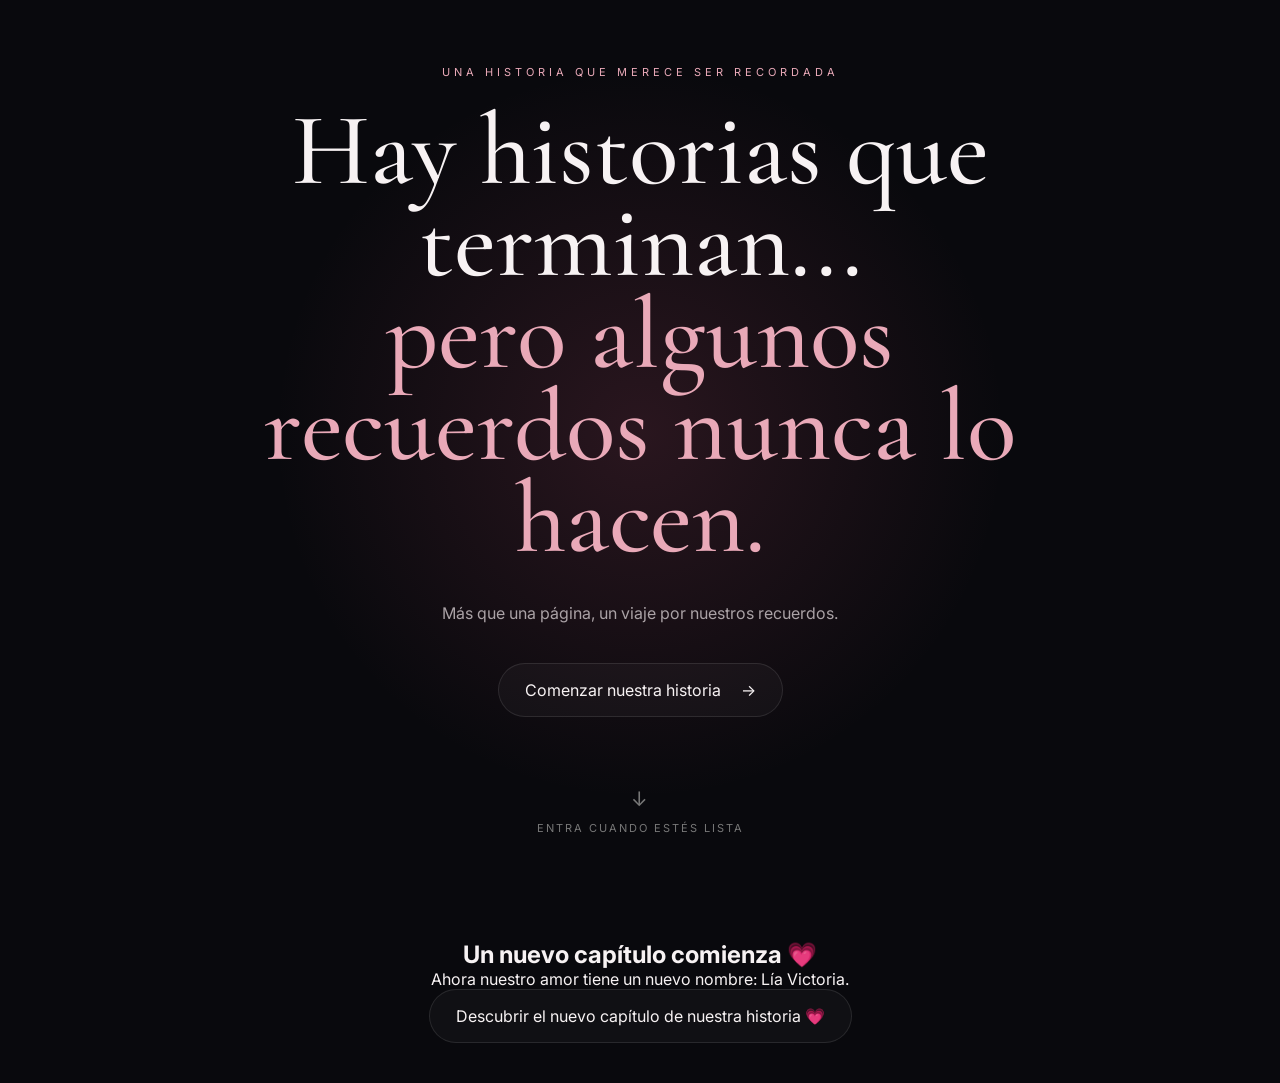
==== index.html @ 60a1e0c5 "Add announcement section for new chapter Added a new section to announce the new chapter of the stor" ====
<!DOCTYPE html>
<html lang="es">
<head>
    <meta charset="UTF-8">
    <meta name="viewport" content="width=device-width, initial-scale=1.0">

    <title>Nuestra Historia ❤️</title>

    <link rel="stylesheet" href="Styles.css">
</head>

<body class="home">

    <div class="particles"></div>

    <main class="hero">

        <p class="eyebrow">UNA HISTORIA QUE MERECE SER RECORDADA</p>

        <h1>
            Hay historias que terminan...
            <span>pero algunos recuerdos nunca lo hacen.</span>
        </h1>

        <p class="hero-text">
           Más que una página, un viaje por nuestros recuerdos.
        </p>

        <a href="historia.html" class="main-button">
            Comenzar nuestra historia
            <span>→</span>
        </a>

        <div class="scroll-hint">
            <span>↓</span>
            entra cuando estés lista
        </div>

    </main>

    <script src="script.js"></script>
    

    
<section style="text-align:center; padding:40px 20px;">
  <h2>Un nuevo capítulo comienza 💗</h2>
  <p>Ahora nuestro amor tiene un nuevo nombre: Lía Victoria.</p>
  <a href="embarazo.html" class="main-button">
    Descubrir el nuevo capítulo de nuestra historia 💗
  </a>
</section>

</body>
</html>
---- Styles.css ----
@import url('https://fonts.googleapis.com/css2?family=Cormorant+Garamond:wght@400;500;600;700&family=Inter:wght@300;400;500;600&display=swap');


:root {

    --background: #09090d;
    --background-soft: #111116;

    --text: #f7f2f3;
    --muted: #aaa2a6;

    --accent: #e9a9b8;
    --accent-light: #ffd7df;

    --border: rgba(255,255,255,.1);

}


* {

    margin: 0;
    padding: 0;

    box-sizing: border-box;

}


html {

    scroll-behavior: smooth;

}


body {

    background: var(--background);

    color: var(--text);

    font-family: 'Inter', sans-serif;

}


a {

    color: inherit;

    text-decoration: none;

}


button {

    font-family: inherit;

}


/* -------------------------
   PORTADA
------------------------- */


.home {

    min-height: 100vh;

    background:

        radial-gradient(
            circle at 50% 40%,
            rgba(190,80,110,.18),
            transparent 40%
        ),

        #09090d;

}


.hero {

    min-height: 100vh;

    display: flex;

    flex-direction: column;

    justify-content: center;

    align-items: center;

    text-align: center;

    padding: 30px;

}


.eyebrow {

    font-size: 11px;

    letter-spacing: 4px;

    text-transform: uppercase;

    color: var(--accent);

    margin-bottom: 25px;

}


.hero h1 {

    max-width: 850px;

    font-family: 'Cormorant Garamond', serif;

    font-size: clamp(55px, 8vw, 110px);

    line-height: .9;

    font-weight: 500;

}


.hero h1 span,
.story-section h1 span,
.story-section h2 span {

    display: block;

    color: var(--accent);

}


.hero-text {

    max-width: 550px;

    margin: 35px 0;

    color: var(--muted);

    line-height: 1.8;

}


.main-button {

    display: inline-flex;

    align-items: center;

    gap: 20px;

    padding: 16px 26px;

    border: 1px solid var(--border);

    border-radius: 50px;

    transition: .4s;

    background: rgba(255,255,255,.03);

}


.main-button:hover {

    transform: translateY(-4px);

    background: var(--accent);

    color: #171017;

}


.scroll-hint {

    margin-top: 70px;

    color: #777;

    font-size: 11px;

    letter-spacing: 2px;

    text-transform: uppercase;

}


.scroll-hint span {

    display: block;

    font-size: 20px;

    margin-bottom: 10px;

}


/* -------------------------
   NAV
------------------------- */


.story-nav {

    position: fixed;

    top: 0;

    left: 0;

    width: 100%;

    z-index: 100;

    display: flex;

    justify-content: space-between;

    align-items: center;

    padding: 25px 5%;

    background: linear-gradient(
        rgba(9,9,13,.9),
        transparent
    );

}


.logo {

    font-family: 'Cormorant Garamond', serif;

    font-size: 35px;

    color: var(--accent);

}


.story-nav div {

    display: flex;

    gap: 25px;

}


.story-nav a {

    font-size: 12px;

    color: #aaa;

    transition: .3s;

}


.story-nav a:hover {

    color: var(--accent);

}


/* -------------------------
   HISTORIA
------------------------- */


.story-section {

    min-height: 100vh;

    display: flex;

    align-items: center;

    justify-content: center;

    padding: 100px 8%;

}


.intro {

    text-align: center;

    background:

        radial-gradient(
            circle,
            rgba(210,90,120,.12),
            transparent 45%
        );

}


.story-content {

    max-width: 800px;

}


.story-section h1 {

    font-family: 'Cormorant Garamond', serif;

    font-size: clamp(55px, 8vw, 100px);

    line-height: .9;

    font-weight: 500;

}


.story-section h2 {

    font-family: 'Cormorant Garamond', serif;

    font-size: clamp(45px, 6vw, 80px);

    line-height: .95;

    font-weight: 500;

}


.story-content > p:not(.eyebrow) {

    margin: 35px auto;

    max-width: 550px;

    color: var(--muted);

    line-height: 1.8;

}


.story-content button {

    padding: 15px 30px;

    border: 1px solid var(--border);

    border-radius: 50px;

    color: white;

    background: transparent;

    cursor: pointer;

}


/* -------------------------
   FOTO
------------------------- */


.photo-scene {

    gap: 10%;

    background: var(--background-soft);

}


.photo-wrapper {

    width: min(500px, 90vw);

    transform: rotate(-3deg);

}


.photo-wrapper img {

    width: 100%;

    display: block;

    padding: 12px;

    background: #f4eeee;

    box-shadow:
        0 30px 80px rgba(0,0,0,.5);

}


.story-text {

    max-width: 500px;

}


.story-text p:not(.eyebrow) {

    color: var(--muted);

    line-height: 1.8;

    margin-top: 30px;

}


/* -------------------------
   RECUERDOS
------------------------- */


.memories {

    flex-direction: column;

    text-align: center;

}


.memory-grid {

    width: 100%;

    max-width: 1100px;

    margin-top: 70px;

    display: grid;

    grid-template-columns: repeat(4, 1fr);

    gap: 18px;

}


.memory-grid img {

    width: 100%;

    height: 350px;

    object-fit: cover;

    transition: .5s;

    filter: grayscale(30%);

}


.memory-grid img:hover {

    transform: scale(1.04);

    filter: grayscale(0);

}


/* -------------------------
   CARTA
------------------------- */


.letter-scene {

    background:

        radial-gradient(
            circle at center,
            rgba(200,80,110,.1),
            transparent 50%
        );

}


.letter {

    max-width: 750px;

    text-align: center;

}


.letter p:not(.eyebrow) {

    margin: 25px auto;

    color: var(--muted);

    line-height: 2;

}


/* -------------------------
   FINAL
------------------------- */


.final-scene {

    position: relative;

    padding: 0;

    overflow: hidden;

}


.final-scene > img {

    width: 100%;

    height: 100vh;

    object-fit: cover;

    filter: brightness(.35);

}


.final-overlay {

    position: absolute;

    inset: 0;

    display: flex;

    flex-direction: column;

    justify-content: center;

    align-items: center;

    text-align: center;

    padding: 30px;

}


.final-overlay h1 {

    max-width: 900px;

    margin-bottom: 45px;

}


/* -------------------------
   MUSICA
------------------------- */


.music-button {

    position: fixed;

    right: 25px;

    bottom: 25px;

    width: 50px;

    height: 50px;

    border-radius: 50%;

    border: 1px solid var(--border);

    background: rgba(15,15,20,.8);

    color: var(--accent);

    cursor: pointer;

    z-index: 200;

}


/* -------------------------
   RESPONSIVE
------------------------- */


@media (max-width: 800px) {

    .story-nav div {

        gap: 12px;

    }


    .story-nav a {

        font-size: 10px;

    }


    .photo-scene {

        flex-direction: column;

    }


    .story-text {

        text-align: center;

    }


    .memory-grid {

        grid-template-columns: repeat(2, 1fr);

    }


    .memory-grid img {

        height: 250px;

    }

}


@media (max-width: 500px) {

    .story-nav {

        padding: 18px;

    }


    .story-nav div {

        gap: 8px;

    }


    .memory-grid {

        grid-template-columns: 1fr;

    }


    .memory-grid img {

        height: 350px;

    }

}
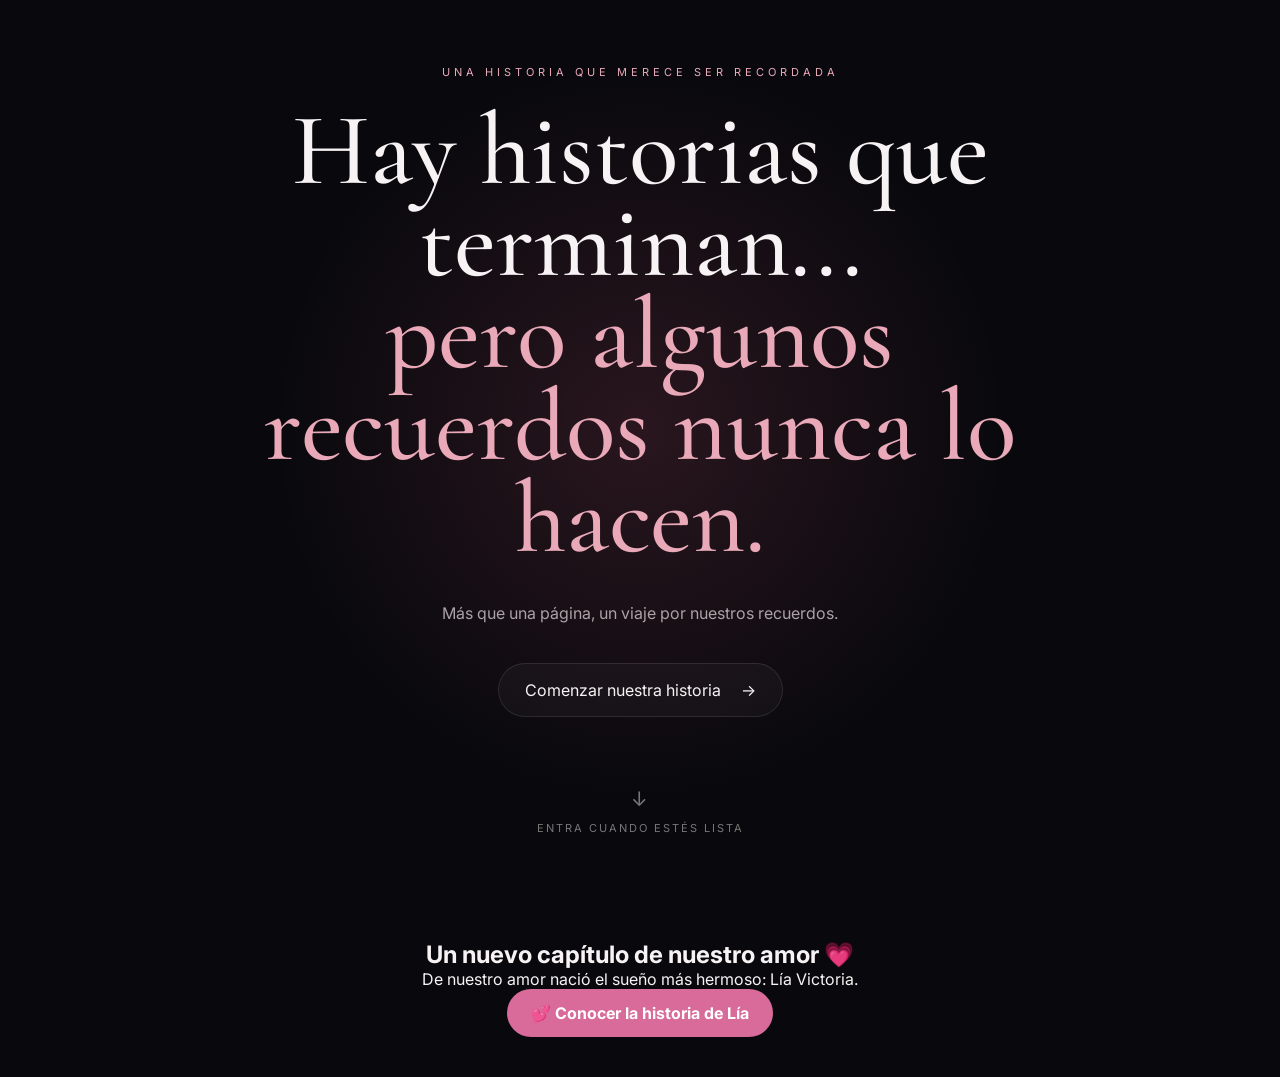
==== commit 64443dfd: "Revise section for new chapter and name Updated the section about the new chapter in the story, incl" ====
--- a/index.html
+++ b/index.html
@@ -41,14 +41,24 @@
     <script src="script.js"></script>
     
 
-    
-<section style="text-align:center; padding:40px 20px;">
-  <h2>Un nuevo capítulo comienza 💗</h2>
-  <p>Ahora nuestro amor tiene un nuevo nombre: Lía Victoria.</p>
-  <a href="embarazo.html" class="main-button">
-    Descubrir el nuevo capítulo de nuestra historia 💗
+<section style="text-align: center; padding: 40px 20px;">
+  <h2>Un nuevo capítulo de nuestro amor 💗</h2>
+  <p>De nuestro amor nació el sueño más hermoso: Lía Victoria.</p>
+
+  <a href="embarazo.html"
+     style="display: inline-block;
+            background: #d96b9b;
+            color: white;
+            padding: 14px 24px;
+            border-radius: 30px;
+            text-decoration: none;
+            font-weight: bold;">
+    💕 Conocer la historia de Lía
   </a>
 </section>
 
+    
+
+
 </body>
 </html>
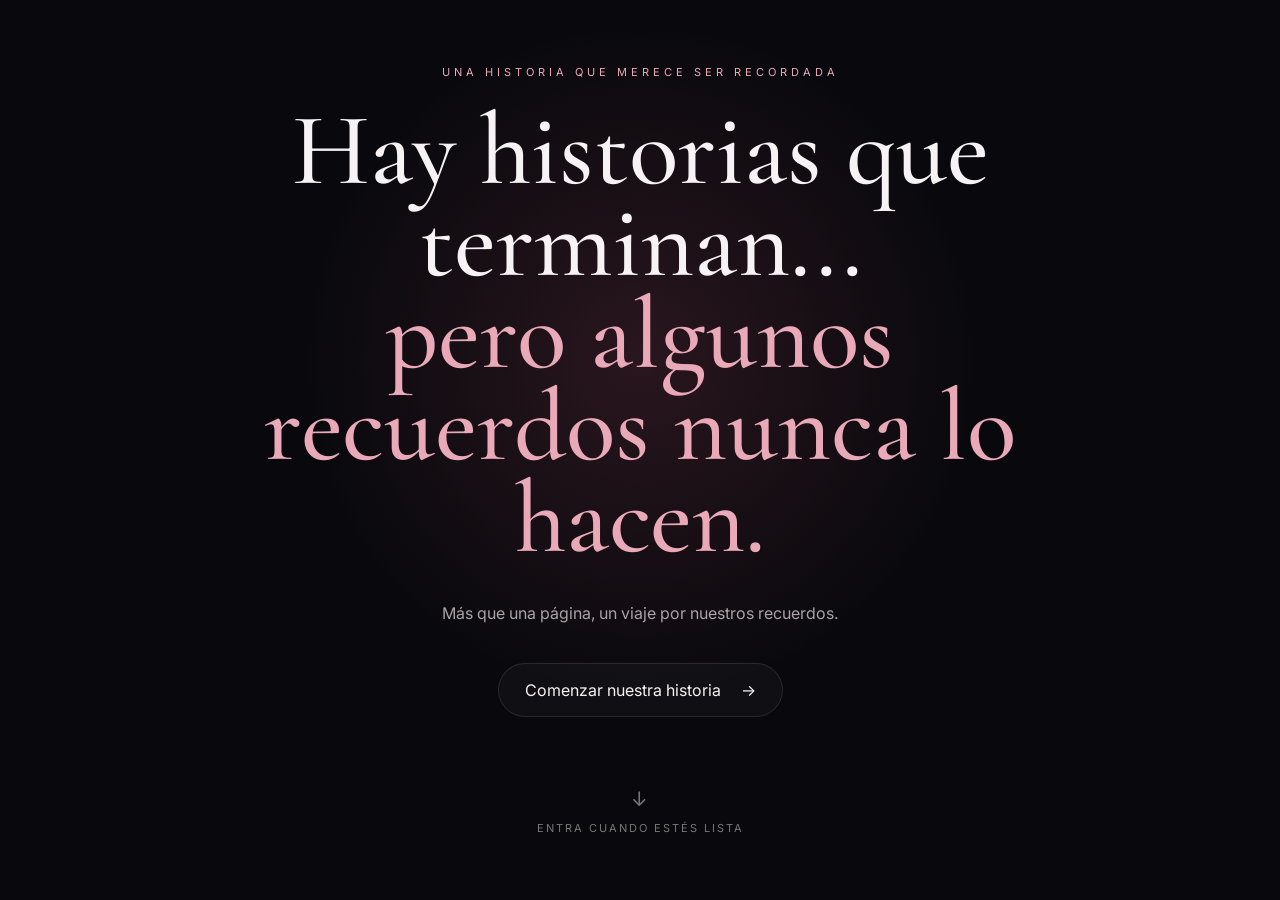
==== commit e4700d22: "Fix formatting issues in index.html" ====
--- a/index.html
+++ b/index.html
@@ -41,21 +41,7 @@
     <script src="script.js"></script>
     
 
-<section style="text-align: center; padding: 40px 20px;">
-  <h2>Un nuevo capítulo de nuestro amor 💗</h2>
-  <p>De nuestro amor nació el sueño más hermoso: Lía Victoria.</p>
 
-  <a href="embarazo.html"
-     style="display: inline-block;
-            background: #d96b9b;
-            color: white;
-            padding: 14px 24px;
-            border-radius: 30px;
-            text-decoration: none;
-            font-weight: bold;">
-    💕 Conocer la historia de Lía
-  </a>
-</section>
 
     
 
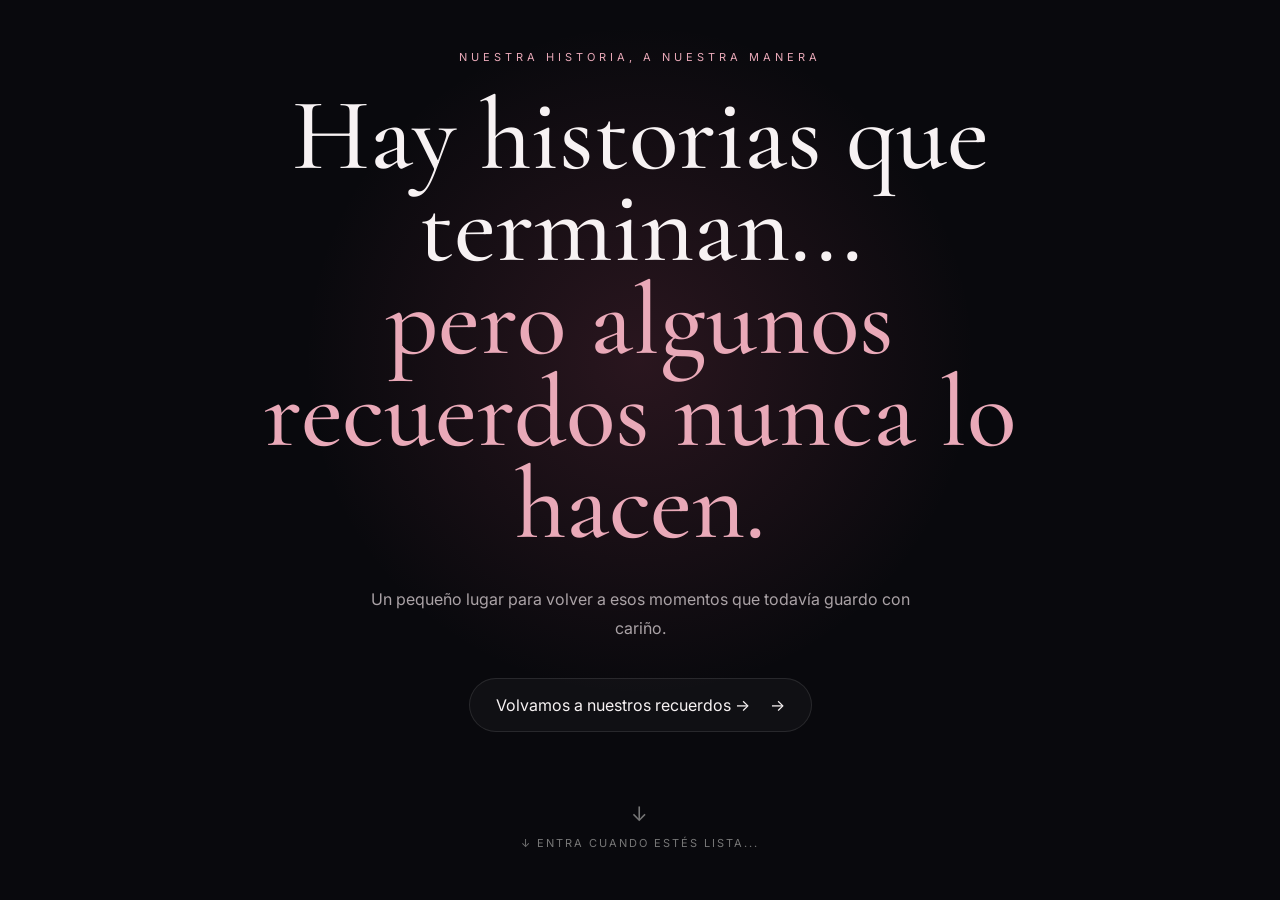
==== commit 052cd072: "Revise index.html content and text Updated the content and phrasing in the main HTML structure." ====
--- a/index.html
+++ b/index.html
@@ -15,7 +15,7 @@
 
     <main class="hero">
 
-        <p class="eyebrow">UNA HISTORIA QUE MERECE SER RECORDADA</p>
+        <p class="eyebrow">NUESTRA HISTORIA, A NUESTRA MANERA</p>
 
         <h1>
             Hay historias que terminan...
@@ -23,28 +23,22 @@
         </h1>
 
         <p class="hero-text">
-           Más que una página, un viaje por nuestros recuerdos.
+           Un pequeño lugar para volver a esos momentos que todavía guardo con cariño.
         </p>
 
         <a href="historia.html" class="main-button">
-            Comenzar nuestra historia
+          Volvamos a nuestros recuerdos →
             <span>→</span>
         </a>
 
         <div class="scroll-hint">
             <span>↓</span>
-            entra cuando estés lista
+            ↓ entra cuando estés lista...
         </div>
 
     </main>
 
     <script src="script.js"></script>
     
-
-
-
-    
-
-
 </body>
 </html>
--- a/Styles.css
+++ b/Styles.css
@@ -705,3 +705,186 @@
     }
 
 }
+
+/* =================================
+   EFFECT CARDS - NUESTROS RECUERDOS
+================================= */
+
+.memories-carousel {
+  width: 100%;
+  max-width: 900px;
+  margin: 50px auto 20px;
+  padding: 25px 0 10px;
+  overflow: hidden;
+}
+
+.memories-swiper {
+  width: 100%;
+  max-width: 350px;
+  height: 470px;
+  overflow: visible;
+  margin: 0 auto;
+}
+
+.memories-swiper .swiper-slide {
+  position: relative;
+  width: 310px;
+  height: 440px;
+  overflow: hidden;
+  border-radius: 25px;
+  background: #f6e4ec;
+  border: 1px solid rgba(255, 255, 255, 0.8);
+  box-shadow: 0 18px 40px rgba(65, 31, 48, 0.2);
+}
+
+.memories-swiper .swiper-slide > img {
+  display: block;
+  width: 100%;
+  height: 100%;
+  object-fit: cover;
+}
+
+.memory-caption {
+  position: absolute;
+  inset: auto 0 0;
+  padding: 55px 23px 25px;
+  color: white;
+  background: linear-gradient(
+    transparent,
+    rgba(28, 13, 24, 0.9)
+  );
+  text-align: left;
+}
+
+.memory-caption span {
+  font-size: 0.8rem;
+  letter-spacing: 3px;
+  color: #ffd4e5;
+}
+
+.memory-caption h3 {
+  margin: 10px 0 6px;
+  font-size: 1.7rem;
+}
+
+.memory-caption p {
+  margin: 0;
+  line-height: 1.6;
+  font-size: 0.92rem;
+}
+
+.memories-pagination {
+  display: flex;
+  justify-content: center;
+  gap: 5px;
+  margin-top: 18px;
+}
+
+.memories-pagination .swiper-pagination-bullet {
+  background: #d58aab;
+  opacity: 0.45;
+}
+
+.memories-pagination .swiper-pagination-bullet-active {
+  background: #b94d7c;
+  opacity: 1;
+}
+
+.memories-hint {
+  margin-top: 20px;
+  text-align: center;
+  font-size: 0.9rem;
+  opacity: 0.75;
+}
+
+/* Tarjeta especial para Lía Victoria */
+
+.memories-swiper .memory-baby-card {
+  display: flex;
+  align-items: center;
+  justify-content: center;
+  padding: 28px;
+  box-sizing: border-box;
+  text-align: center;
+  color: #8e4d70;
+  background:
+    radial-gradient(circle at top right, #fff 0, transparent 35%),
+    linear-gradient(145deg, #ffe6ef, #eee4ff);
+}
+
+.baby-content > span {
+  display: block;
+  font-size: 4rem;
+  color: #cc719b;
+  animation: babyHeartbeat 2s infinite;
+}
+
+.baby-content > p:first-of-type {
+  margin-top: 15px;
+  font-size: 0.7rem;
+  font-weight: bold;
+  letter-spacing: 2px;
+}
+
+.baby-content h3 {
+  margin: 15px 0;
+  font-family: Georgia, serif;
+  font-size: 2.6rem;
+  color: #bd5f8d;
+}
+
+.baby-content a {
+  display: inline-block;
+  margin-top: 20px;
+  padding: 12px 18px;
+  border-radius: 30px;
+  color: white;
+  background: #c96997;
+  text-decoration: none;
+  font-weight: bold;
+}
+
+.baby-content a:hover {
+  background: #a94c79;
+}
+
+@keyframes babyHeartbeat {
+  0%, 100% { transform: scale(1); }
+  50% { transform: scale(1.12); }
+}
+
+@media (max-width: 480px) {
+  .memories-swiper {
+    max-width: 290px;
+    height: 420px;
+  }
+
+  .memories-swiper .swiper-slide {
+    width: 270px;
+    height: 395px;
+  }
+
+  .memory-caption h3 {
+    font-size: 1.5rem;
+  }
+}
+
+/* TARJETA DESTACADA: CONSERVA EL FONDO ORIGINAL */
+.familia-destacada {
+    position: relative;
+    max-width: 760px;
+    margin: 70px auto;
+    padding: 55px 25px;
+    text-align: center;
+    overflow: hidden;
+    border: 1px solid rgba(255, 255, 255, 0.55);
+    border-radius: 28px;
+
+    /* Fondo translúcido: deja ver la imagen original */
+    background: rgba(255, 240, 245, 0.72);
+
+    backdrop-filter: blur(3px);
+    -webkit-backdrop-filter: blur(3px);
+
+    box-shadow: 0 20px 50px rgba(80, 30, 55, 0.18);
+}
